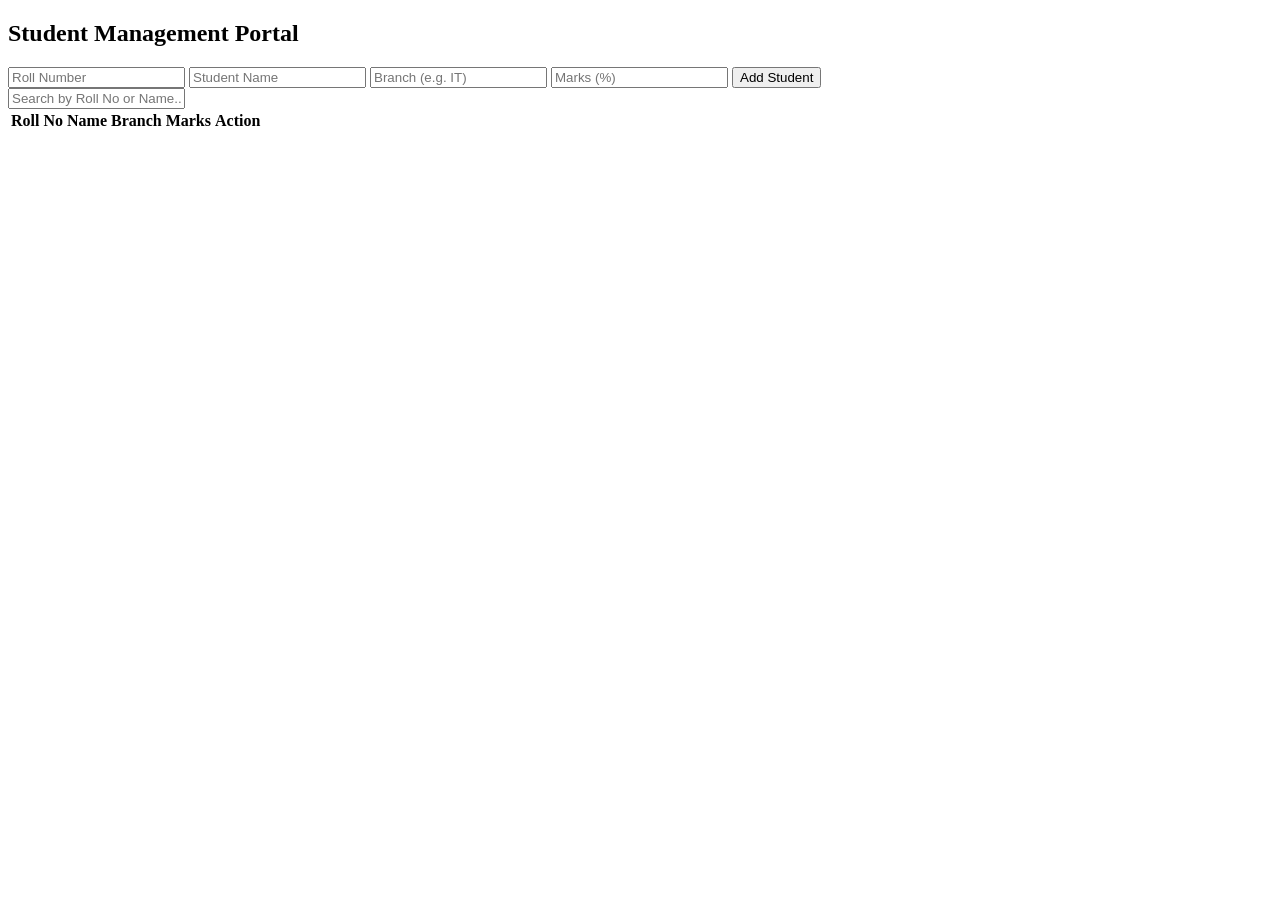
==== index.html @ b66dcd47 "Create index.html" ====
<!DOCTYPE html>
<html lang="en">
<head>
  <meta charset="UTF-8" />
  <meta name="viewport" content="width=device-width, initial-scale=1.0" />
  <title>Student Management Portal</title>
  <link rel="stylesheet" href="style.css" />
</head>
<body>
  <div class="container">
    <h2>Student Management Portal</h2>
    
    <!-- Input Form -->
    <form id="studentForm">
      <input type="text" id="rollNo" placeholder="Roll Number" required />
      <input type="text" id="name" placeholder="Student Name" required />
      <input type="text" id="branch" placeholder="Branch (e.g. IT)" required />
      <input type="number" id="marks" placeholder="Marks (%)" required />
      <button type="submit" id="submitBtn">Add Student</button>
    </form>

    <!-- Search Box -->
    <div class="search-box">
      <input type="text" id="searchInput" placeholder="Search by Roll No or Name..." onkeyup="filterStudents()" />
    </div>

    <!-- Student Records Table -->
    <table>
      <thead>
        <tr>
          <th>Roll No</th>
          <th>Name</th>
          <th>Branch</th>
          <th>Marks</th>
          <th>Action</th>
        </tr>
      </thead>
      <tbody id="studentTableBody">
        <!-- Records yahan dynamic insert honge -->
      </tbody>
    </table>
  </div>

  <script src="script.js"></script>
</body>
</html>
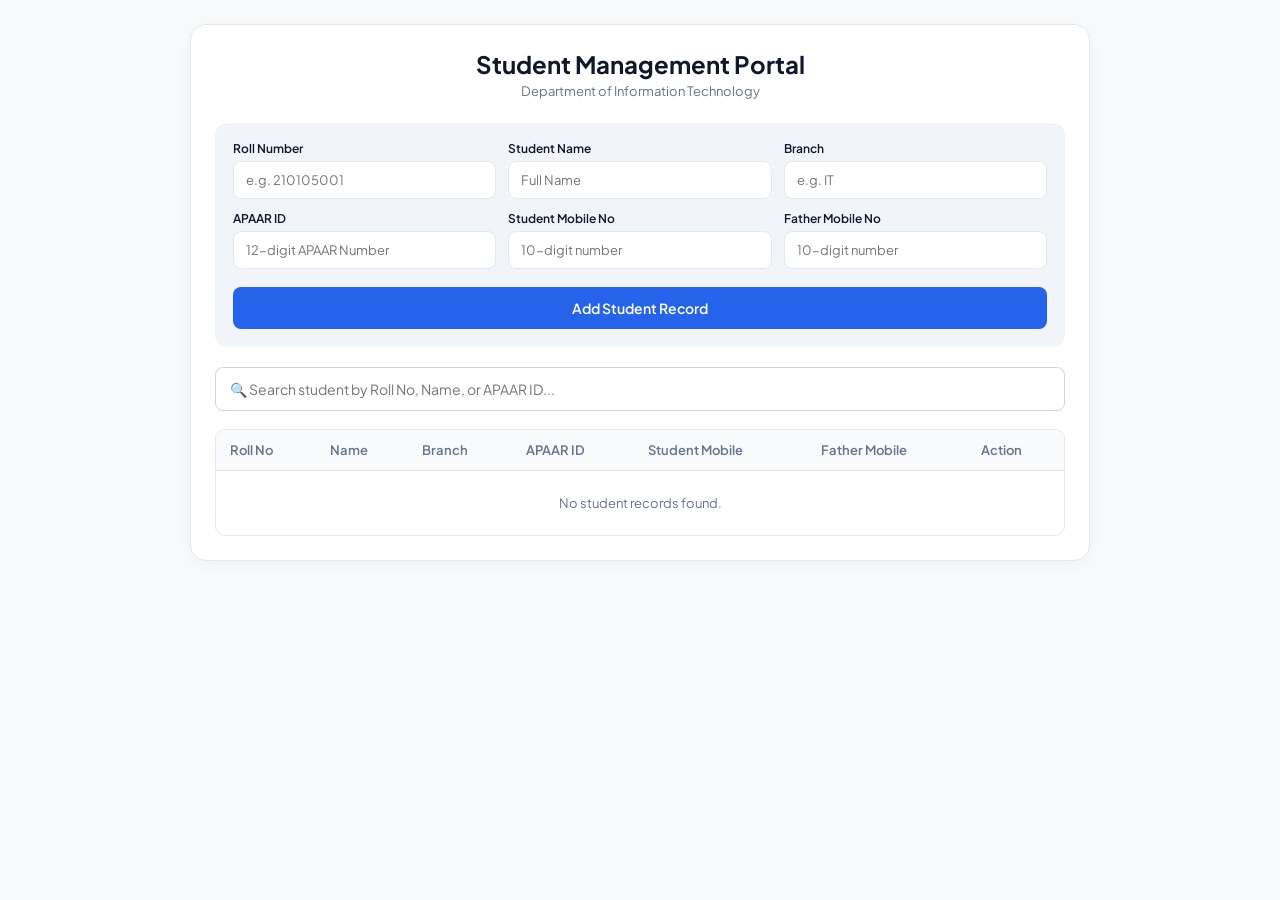
==== commit 56a613ea: "Create index.html" ====
--- a/index.html
+++ b/index.html
@@ -4,43 +4,352 @@
   <meta charset="UTF-8" />
   <meta name="viewport" content="width=device-width, initial-scale=1.0" />
   <title>Student Management Portal</title>
-  <link rel="stylesheet" href="style.css" />
+  <link href="https://fonts.googleapis.com/css2?family=Plus+Jakarta+Sans:wght@400;500;600;700&display=swap" rel="stylesheet">
+  <style>
+    :root {
+      --primary: #2563eb;
+      --primary-dark: #1d4ed8;
+      --bg: #f8fafc;
+      --card: #ffffff;
+      --text-main: #0f172a;
+      --text-muted: #64748b;
+      --border: #e2e8f0;
+      --danger: #ef4444;
+      --danger-dark: #dc2626;
+    }
+
+    * {
+      box-sizing: border-box;
+      margin: 0;
+      padding: 0;
+      font-family: 'Plus Jakarta Sans', sans-serif;
+    }
+
+    body {
+      background-color: var(--bg);
+      color: var(--text-main);
+      padding: 24px 14px;
+      display: flex;
+      justify-content: center;
+    }
+
+    .container {
+      width: 100%;
+      max-width: 900px;
+      background: var(--card);
+      border-radius: 16px;
+      border: 1px solid var(--border);
+      padding: 24px;
+      box-shadow: 0 4px 20px -2px rgba(0, 0, 0, 0.05);
+    }
+
+    .header {
+      margin-bottom: 24px;
+      text-align: center;
+    }
+
+    .header h2 {
+      font-size: 24px;
+      font-weight: 700;
+      color: var(--text-main);
+    }
+
+    .header p {
+      font-size: 13px;
+      color: var(--text-muted);
+      margin-top: 4px;
+    }
+
+    /* Form Grid */
+    .student-form {
+      display: grid;
+      grid-template-columns: repeat(auto-fit, minmax(200px, 1fr));
+      gap: 12px;
+      background: #f1f5f9;
+      padding: 18px;
+      border-radius: 12px;
+      margin-bottom: 20px;
+    }
+
+    .form-group {
+      display: flex;
+      flex-direction: column;
+      gap: 5px;
+    }
+
+    .form-group label {
+      font-size: 12px;
+      font-weight: 600;
+      color: var(--text-main);
+    }
+
+    input {
+      width: 100%;
+      padding: 10px 12px;
+      border: 1px solid var(--border);
+      border-radius: 8px;
+      font-size: 13px;
+      background: #ffffff;
+      outline: none;
+      transition: border-color 0.2s;
+    }
+
+    input:focus {
+      border-color: var(--primary);
+    }
+
+    .btn-submit {
+      grid-column: 1 / -1;
+      background: var(--primary);
+      color: #ffffff;
+      padding: 12px;
+      border: none;
+      border-radius: 8px;
+      font-weight: 600;
+      font-size: 14px;
+      cursor: pointer;
+      transition: background 0.2s;
+      margin-top: 6px;
+    }
+
+    .btn-submit:hover {
+      background: var(--primary-dark);
+    }
+
+    /* Search Bar */
+    .search-box {
+      margin-bottom: 18px;
+    }
+
+    .search-box input {
+      padding: 12px 14px;
+      font-size: 14px;
+      border-color: #cbd5e1;
+    }
+
+    /* Table Container with Scroll */
+    .table-container {
+      width: 100%;
+      overflow-x: auto;
+      border: 1px solid var(--border);
+      border-radius: 10px;
+    }
+
+    table {
+      width: 100%;
+      border-collapse: collapse;
+      text-align: left;
+      font-size: 13px;
+      white-space: nowrap;
+    }
+
+    th {
+      background: #f8fafc;
+      color: var(--text-muted);
+      font-weight: 600;
+      padding: 12px 14px;
+      border-bottom: 1px solid var(--border);
+    }
+
+    td {
+      padding: 12px 14px;
+      border-bottom: 1px solid var(--border);
+      color: var(--text-main);
+    }
+
+    tr:last-child td {
+      border-bottom: none;
+    }
+
+    .btn-delete {
+      background: var(--danger);
+      color: white;
+      border: none;
+      padding: 6px 12px;
+      border-radius: 6px;
+      font-size: 12px;
+      font-weight: 600;
+      cursor: pointer;
+    }
+
+    .btn-delete:hover {
+      background: var(--danger-dark);
+    }
+
+    .empty-state {
+      text-align: center;
+      padding: 24px;
+      color: var(--text-muted);
+    }
+  </style>
 </head>
 <body>
+
   <div class="container">
-    <h2>Student Management Portal</h2>
-    
-    <!-- Input Form -->
-    <form id="studentForm">
-      <input type="text" id="rollNo" placeholder="Roll Number" required />
-      <input type="text" id="name" placeholder="Student Name" required />
-      <input type="text" id="branch" placeholder="Branch (e.g. IT)" required />
-      <input type="number" id="marks" placeholder="Marks (%)" required />
-      <button type="submit" id="submitBtn">Add Student</button>
+    <div class="header">
+      <h2>Student Management Portal</h2>
+      <p>Department of Information Technology</p>
+    </div>
+
+    <!-- Student Registration Form -->
+    <form class="student-form" id="studentForm">
+      <div class="form-group">
+        <label for="rollNo">Roll Number</label>
+        <input type="text" id="rollNo" placeholder="e.g. 210105001" required />
+      </div>
+
+      <div class="form-group">
+        <label for="name">Student Name</label>
+        <input type="text" id="name" placeholder="Full Name" required />
+      </div>
+
+      <div class="form-group">
+        <label for="branch">Branch</label>
+        <input type="text" id="branch" placeholder="e.g. IT" required />
+      </div>
+
+      <div class="form-group">
+        <label for="apaarId">APAAR ID</label>
+        <input type="text" id="apaarId" placeholder="12-digit APAAR Number" required />
+      </div>
+
+      <div class="form-group">
+        <label for="studentMobile">Student Mobile No</label>
+        <input type="tel" id="studentMobile" placeholder="10-digit number" pattern="[0-9]{10}" required />
+      </div>
+
+      <div class="form-group">
+        <label for="fatherMobile">Father Mobile No</label>
+        <input type="tel" id="fatherMobile" placeholder="10-digit number" pattern="[0-9]{10}" required />
+      </div>
+
+      <button type="submit" class="btn-submit">Add Student Record</button>
     </form>
 
-    <!-- Search Box -->
+    <!-- Search Section -->
     <div class="search-box">
-      <input type="text" id="searchInput" placeholder="Search by Roll No or Name..." onkeyup="filterStudents()" />
+      <input 
+        type="text" 
+        id="searchInput" 
+        placeholder="🔍 Search student by Roll No, Name, or APAAR ID..." 
+        onkeyup="searchStudentRecords()"
+      />
     </div>
 
-    <!-- Student Records Table -->
-    <table>
-      <thead>
-        <tr>
-          <th>Roll No</th>
-          <th>Name</th>
-          <th>Branch</th>
-          <th>Marks</th>
-          <th>Action</th>
-        </tr>
-      </thead>
-      <tbody id="studentTableBody">
-        <!-- Records yahan dynamic insert honge -->
-      </tbody>
-    </table>
+    <!-- Records Table -->
+    <div class="table-container">
+      <table>
+        <thead>
+          <tr>
+            <th>Roll No</th>
+            <th>Name</th>
+            <th>Branch</th>
+            <th>APAAR ID</th>
+            <th>Student Mobile</th>
+            <th>Father Mobile</th>
+            <th>Action</th>
+          </tr>
+        </thead>
+        <tbody id="studentTableBody">
+          <!-- Javascript dynamic content -->
+        </tbody>
+      </table>
+    </div>
   </div>
 
-  <script src="script.js"></script>
+  <script>
+    let students = JSON.parse(localStorage.getItem("students_data")) || [];
+
+    const form = document.getElementById("studentForm");
+    const tableBody = document.getElementById("studentTableBody");
+    const searchInput = document.getElementById("searchInput");
+
+    // Form submission
+    form.addEventListener("submit", function (e) {
+      e.preventDefault();
+
+      const rollNo = document.getElementById("rollNo").value.trim();
+      const name = document.getElementById("name").value.trim();
+      const branch = document.getElementById("branch").value.trim();
+      const apaarId = document.getElementById("apaarId").value.trim();
+      const studentMobile = document.getElementById("studentMobile").value.trim();
+      const fatherMobile = document.getElementById("fatherMobile").value.trim();
+
+      // Check unique Roll No or APAAR ID
+      const isDuplicate = students.some(s => s.rollNo.toLowerCase() === rollNo.toLowerCase());
+      if (isDuplicate) {
+        alert("A student with this Roll Number is already registered!");
+        return;
+      }
+
+      const newRecord = {
+        rollNo,
+        name,
+        branch,
+        apaarId,
+        studentMobile,
+        fatherMobile
+      };
+
+      students.push(newRecord);
+      localStorage.setItem("students_data", JSON.stringify(students));
+      
+      form.reset();
+      renderTable(students);
+    });
+
+    // Render Data to Table
+    function renderTable(data) {
+      tableBody.innerHTML = "";
+
+      if (data.length === 0) {
+        tableBody.innerHTML = `
+          <tr>
+            <td colspan="7" class="empty-state">No student records found.</td>
+          </tr>
+        `;
+        return;
+      }
+
+      data.forEach((st) => {
+        const tr = document.createElement("tr");
+        tr.innerHTML = `
+          <td><strong>${st.rollNo}</strong></td>
+          <td>${st.name}</td>
+          <td>${st.branch}</td>
+          <td>${st.apaarId}</td>
+          <td>${st.studentMobile}</td>
+          <td>${st.fatherMobile}</td>
+          <td>
+            <button class="btn-delete" onclick="deleteRecord('${st.rollNo}')">Delete</button>
+          </td>
+        `;
+        tableBody.appendChild(tr);
+      });
+    }
+
+    // Delete Record
+    function deleteRecord(rollNo) {
+      if (confirm(`Are you sure you want to remove Roll No: ${rollNo}?`)) {
+        students = students.filter(s => s.rollNo !== rollNo);
+        localStorage.setItem("students_data", JSON.stringify(students));
+        renderTable(students);
+      }
+    }
+
+    // Search Feature (Roll, Name, or APAAR ID)
+    function searchStudentRecords() {
+      const query = searchInput.value.toLowerCase().trim();
+      const filtered = students.filter(st => 
+        st.rollNo.toLowerCase().includes(query) ||
+        st.name.toLowerCase().includes(query) ||
+        st.apaarId.toLowerCase().includes(query)
+      );
+      renderTable(filtered);
+    }
+
+    // First load execution
+    renderTable(students);
+  </script>
 </body>
 </html>
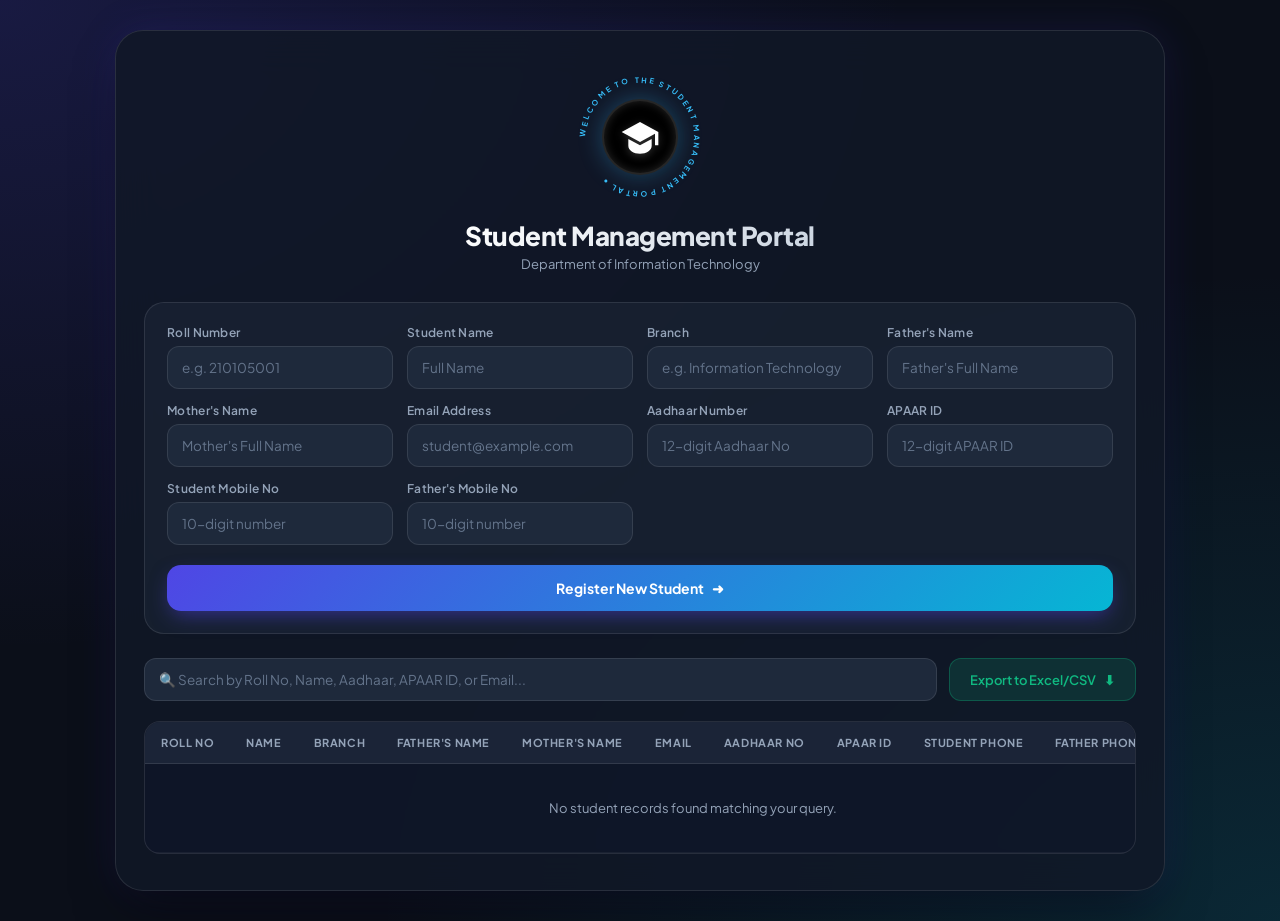
==== commit 92b08ae7: "Update index.html" ====
--- a/index.html
+++ b/index.html
@@ -4,18 +4,21 @@
   <meta charset="UTF-8" />
   <meta name="viewport" content="width=device-width, initial-scale=1.0" />
   <title>Student Management Portal</title>
-  <link href="https://fonts.googleapis.com/css2?family=Plus+Jakarta+Sans:wght@400;500;600;700&display=swap" rel="stylesheet">
+  <link href="https://fonts.googleapis.com/css2?family=Plus+Jakarta+Sans:wght@400;500;600;700;800&family=Space+Grotesk:wght@600;700&display=swap" rel="stylesheet">
   <style>
     :root {
-      --primary: #2563eb;
-      --primary-dark: #1d4ed8;
-      --bg: #f8fafc;
-      --card: #ffffff;
-      --text-main: #0f172a;
-      --text-muted: #64748b;
-      --border: #e2e8f0;
-      --danger: #ef4444;
-      --danger-dark: #dc2626;
+      --primary: #4f46e5;
+      --primary-dark: #4338ca;
+      --accent: #06b6d4;
+      --bg: #0b0f19;
+      --card-bg: rgba(17, 24, 39, 0.85);
+      --input-bg: #1e293b;
+      --border: rgba(255, 255, 255, 0.1);
+      --text-main: #f8fafc;
+      --text-muted: #94a3b8;
+      --danger: #f43f5e;
+      --danger-dark: #e11d48;
+      --success: #10b981;
     }
 
     * {
@@ -27,112 +30,217 @@
 
     body {
       background-color: var(--bg);
+      background-image: 
+        radial-gradient(at 0% 0%, rgba(79, 70, 229, 0.2) 0px, transparent 50%),
+        radial-gradient(at 100% 100%, rgba(6, 182, 212, 0.15) 0px, transparent 50%);
       color: var(--text-main);
-      padding: 24px 14px;
+      padding: 30px 14px;
       display: flex;
       justify-content: center;
+      min-height: 100vh;
     }
 
     .container {
       width: 100%;
-      max-width: 900px;
-      background: var(--card);
-      border-radius: 16px;
+      max-width: 1050px;
+      background: var(--card-bg);
+      backdrop-filter: blur(20px);
+      -webkit-backdrop-filter: blur(20px);
+      border-radius: 28px;
       border: 1px solid var(--border);
-      padding: 24px;
-      box-shadow: 0 4px 20px -2px rgba(0, 0, 0, 0.05);
-    }
-
-    .header {
-      margin-bottom: 24px;
+      padding: 36px 28px;
+      box-shadow: 0 25px 50px -12px rgba(0, 0, 0, 0.5), 0 0 40px rgba(79, 70, 229, 0.15);
+    }
+
+    /* Rotating Circular Badge with Outer Curved Text */
+    .header-branding {
+      display: flex;
+      flex-direction: column;
+      align-items: center;
+      margin-bottom: 30px;
       text-align: center;
     }
 
-    .header h2 {
-      font-size: 24px;
+    .rotating-badge-box {
+      position: relative;
+      width: 140px;
+      height: 140px;
+      display: flex;
+      align-items: center;
+      justify-content: center;
+      margin-bottom: 12px;
+    }
+
+    .circular-text-svg {
+      position: absolute;
+      inset: 0;
+      width: 100%;
+      height: 100%;
+      animation: rotateText 16s linear infinite;
+    }
+
+    .circular-text-svg text {
+      font-family: 'Space Grotesk', sans-serif;
+      font-size: 8.5px;
       font-weight: 700;
-      color: var(--text-main);
-    }
-
-    .header p {
+      letter-spacing: 2.8px;
+      fill: #38bdf8;
+      text-transform: uppercase;
+    }
+
+    @keyframes rotateText {
+      from { transform: rotate(0deg); }
+      to { transform: rotate(360deg); }
+    }
+
+    .core-circle {
+      width: 76px;
+      height: 76px;
+      background: #000000;
+      border-radius: 50%;
+      display: flex;
+      align-items: center;
+      justify-content: center;
+      box-shadow: 0 0 25px rgba(56, 189, 248, 0.3), inset 0 0 10px rgba(255, 255, 255, 0.15);
+      border: 2px solid rgba(255, 255, 255, 0.15);
+      z-index: 2;
+    }
+
+    .student-svg-icon {
+      width: 40px;
+      height: 40px;
+      fill: #ffffff;
+      filter: drop-shadow(0 2px 4px rgba(255, 255, 255, 0.2));
+    }
+
+    .header-branding h2 {
+      font-size: 26px;
+      font-weight: 800;
+      background: linear-gradient(135deg, #ffffff 0%, #cbd5e1 100%);
+      -webkit-background-clip: text;
+      -webkit-text-fill-color: transparent;
+      letter-spacing: -0.5px;
+    }
+
+    .header-branding p {
       font-size: 13px;
       color: var(--text-muted);
       margin-top: 4px;
     }
 
-    /* Form Grid */
+    /* Form Container */
     .student-form {
       display: grid;
-      grid-template-columns: repeat(auto-fit, minmax(200px, 1fr));
-      gap: 12px;
-      background: #f1f5f9;
-      padding: 18px;
-      border-radius: 12px;
-      margin-bottom: 20px;
+      grid-template-columns: repeat(auto-fit, minmax(220px, 1fr));
+      gap: 14px;
+      background: rgba(30, 41, 59, 0.5);
+      border: 1px solid var(--border);
+      padding: 22px;
+      border-radius: 20px;
+      margin-bottom: 24px;
     }
 
     .form-group {
       display: flex;
       flex-direction: column;
-      gap: 5px;
+      gap: 6px;
     }
 
     .form-group label {
       font-size: 12px;
       font-weight: 600;
-      color: var(--text-main);
+      color: var(--text-muted);
+      letter-spacing: 0.3px;
     }
 
     input {
       width: 100%;
-      padding: 10px 12px;
+      padding: 12px 14px;
       border: 1px solid var(--border);
-      border-radius: 8px;
-      font-size: 13px;
-      background: #ffffff;
+      border-radius: 12px;
+      font-size: 13.5px;
+      background: var(--input-bg);
+      color: #ffffff;
       outline: none;
-      transition: border-color 0.2s;
+      transition: all 0.25s ease;
     }
 
     input:focus {
       border-color: var(--primary);
-    }
-
+      box-shadow: 0 0 0 3px rgba(79, 70, 229, 0.25);
+      background: #243047;
+    }
+
+    input::placeholder {
+      color: #64748b;
+    }
+
+    /* Unique Glowing Buttons */
     .btn-submit {
       grid-column: 1 / -1;
-      background: var(--primary);
+      background: linear-gradient(135deg, #4f46e5 0%, #06b6d4 100%);
       color: #ffffff;
-      padding: 12px;
+      padding: 14px;
       border: none;
-      border-radius: 8px;
-      font-weight: 600;
+      border-radius: 14px;
+      font-weight: 700;
       font-size: 14px;
       cursor: pointer;
-      transition: background 0.2s;
+      box-shadow: 0 8px 20px -4px rgba(79, 70, 229, 0.5);
+      transition: all 0.25s ease;
+      display: flex;
+      align-items: center;
+      justify-content: center;
+      gap: 8px;
       margin-top: 6px;
     }
 
     .btn-submit:hover {
-      background: var(--primary-dark);
-    }
-
-    /* Search Bar */
-    .search-box {
-      margin-bottom: 18px;
-    }
-
-    .search-box input {
-      padding: 12px 14px;
-      font-size: 14px;
-      border-color: #cbd5e1;
-    }
-
-    /* Table Container with Scroll */
+      transform: translateY(-2px);
+      box-shadow: 0 12px 25px -4px rgba(79, 70, 229, 0.7);
+    }
+
+    /* Search & Export Toolbar */
+    .toolbar {
+      display: flex;
+      gap: 12px;
+      margin-bottom: 20px;
+      flex-wrap: wrap;
+    }
+
+    .search-input-wrap {
+      flex: 1;
+      min-width: 260px;
+    }
+
+    .btn-export {
+      background: rgba(16, 185, 129, 0.15);
+      color: var(--success);
+      border: 1px solid rgba(16, 185, 129, 0.3);
+      padding: 0 20px;
+      border-radius: 12px;
+      font-weight: 600;
+      font-size: 13px;
+      cursor: pointer;
+      transition: all 0.2s;
+      display: flex;
+      align-items: center;
+      gap: 8px;
+    }
+
+    .btn-export:hover {
+      background: var(--success);
+      color: #ffffff;
+      box-shadow: 0 0 15px rgba(16, 185, 129, 0.4);
+    }
+
+    /* Custom Responsive Table */
     .table-container {
       width: 100%;
       overflow-x: auto;
       border: 1px solid var(--border);
-      border-radius: 10px;
+      border-radius: 16px;
+      background: rgba(15, 23, 42, 0.6);
     }
 
     table {
@@ -144,41 +252,56 @@
     }
 
     th {
-      background: #f8fafc;
+      background: rgba(30, 41, 59, 0.8);
       color: var(--text-muted);
-      font-weight: 600;
-      padding: 12px 14px;
+      font-weight: 700;
+      padding: 14px 16px;
       border-bottom: 1px solid var(--border);
+      text-transform: uppercase;
+      font-size: 11px;
+      letter-spacing: 0.6px;
     }
 
     td {
-      padding: 12px 14px;
-      border-bottom: 1px solid var(--border);
-      color: var(--text-main);
-    }
-
-    tr:last-child td {
-      border-bottom: none;
+      padding: 14px 16px;
+      border-bottom: 1px solid rgba(255, 255, 255, 0.05);
+      color: #cbd5e1;
+    }
+
+    tr:hover td {
+      background: rgba(255, 255, 255, 0.02);
+    }
+
+    .badge-roll {
+      background: rgba(79, 70, 229, 0.2);
+      color: #a5b4fc;
+      padding: 4px 10px;
+      border-radius: 8px;
+      font-weight: 700;
+      border: 1px solid rgba(79, 70, 229, 0.3);
     }
 
     .btn-delete {
-      background: var(--danger);
-      color: white;
-      border: none;
-      padding: 6px 12px;
-      border-radius: 6px;
+      background: rgba(244, 63, 94, 0.15);
+      color: var(--danger);
+      border: 1px solid rgba(244, 63, 94, 0.3);
+      padding: 6px 14px;
+      border-radius: 8px;
       font-size: 12px;
       font-weight: 600;
       cursor: pointer;
+      transition: all 0.2s;
     }
 
     .btn-delete:hover {
-      background: var(--danger-dark);
+      background: var(--danger);
+      color: #ffffff;
+      box-shadow: 0 0 12px rgba(244, 63, 94, 0.4);
     }
 
     .empty-state {
       text-align: center;
-      padding: 24px;
+      padding: 36px 16px;
       color: var(--text-muted);
     }
   </style>
@@ -186,54 +309,102 @@
 <body>
 
   <div class="container">
-    <div class="header">
+    <!-- Rotating Perimeter Logo & Header -->
+    <div class="header-branding">
+      <div class="rotating-badge-box">
+        <svg class="circular-text-svg" viewBox="0 0 160 160">
+          <defs>
+            <path id="circlePath" d="M 80, 80 m -62, 0 a 62,62 0 1,1 124,0 a 62,62 0 1,1 -124,0" />
+          </defs>
+          <text>
+            <textPath xlink:href="#circlePath" startOffset="0%">
+              WELCOME TO THE STUDENT MANAGEMENT PORTAL •
+            </textPath>
+          </text>
+        </svg>
+
+        <div class="core-circle">
+          <!-- White Student Cap/Avatar Vector Icon -->
+          <svg class="student-svg-icon" viewBox="0 0 24 24">
+            <path d="M12 3L1 9L12 15L21 10.09V17H23V9M5 13.18V17.18C5 19.94 8.13 22 12 22C15.87 22 19 19.94 19 17.18V13.18L12 17L5 13.18Z"/>
+          </svg>
+        </div>
+      </div>
+
       <h2>Student Management Portal</h2>
       <p>Department of Information Technology</p>
     </div>
 
-    <!-- Student Registration Form -->
+    <!-- Registration Form -->
     <form class="student-form" id="studentForm">
       <div class="form-group">
-        <label for="rollNo">Roll Number</label>
+        <label>Roll Number</label>
         <input type="text" id="rollNo" placeholder="e.g. 210105001" required />
       </div>
 
       <div class="form-group">
-        <label for="name">Student Name</label>
+        <label>Student Name</label>
         <input type="text" id="name" placeholder="Full Name" required />
       </div>
 
       <div class="form-group">
-        <label for="branch">Branch</label>
-        <input type="text" id="branch" placeholder="e.g. IT" required />
-      </div>
-
-      <div class="form-group">
-        <label for="apaarId">APAAR ID</label>
-        <input type="text" id="apaarId" placeholder="12-digit APAAR Number" required />
-      </div>
-
-      <div class="form-group">
-        <label for="studentMobile">Student Mobile No</label>
+        <label>Branch</label>
+        <input type="text" id="branch" placeholder="e.g. Information Technology" required />
+      </div>
+
+      <div class="form-group">
+        <label>Father's Name</label>
+        <input type="text" id="fatherName" placeholder="Father's Full Name" required />
+      </div>
+
+      <div class="form-group">
+        <label>Mother's Name</label>
+        <input type="text" id="motherName" placeholder="Mother's Full Name" required />
+      </div>
+
+      <div class="form-group">
+        <label>Email Address</label>
+        <input type="email" id="email" placeholder="student@example.com" required />
+      </div>
+
+      <div class="form-group">
+        <label>Aadhaar Number</label>
+        <input type="text" id="aadhaarNo" placeholder="12-digit Aadhaar No" maxlength="12" pattern="[0-9]{12}" required />
+      </div>
+
+      <div class="form-group">
+        <label>APAAR ID</label>
+        <input type="text" id="apaarId" placeholder="12-digit APAAR ID" required />
+      </div>
+
+      <div class="form-group">
+        <label>Student Mobile No</label>
         <input type="tel" id="studentMobile" placeholder="10-digit number" pattern="[0-9]{10}" required />
       </div>
 
       <div class="form-group">
-        <label for="fatherMobile">Father Mobile No</label>
+        <label>Father's Mobile No</label>
         <input type="tel" id="fatherMobile" placeholder="10-digit number" pattern="[0-9]{10}" required />
       </div>
 
-      <button type="submit" class="btn-submit">Add Student Record</button>
+      <button type="submit" class="btn-submit">
+        <span>Register New Student</span> ➜
+      </button>
     </form>
 
-    <!-- Search Section -->
-    <div class="search-box">
-      <input 
-        type="text" 
-        id="searchInput" 
-        placeholder="🔍 Search student by Roll No, Name, or APAAR ID..." 
-        onkeyup="searchStudentRecords()"
-      />
+    <!-- Toolbar: Search + Export -->
+    <div class="toolbar">
+      <div class="search-input-wrap">
+        <input 
+          type="text" 
+          id="searchInput" 
+          placeholder="🔍 Search by Roll No, Name, Aadhaar, APAAR ID, or Email..." 
+          onkeyup="searchRecords()"
+        />
+      </div>
+      <button class="btn-export" onclick="exportToCSV()">
+        <span>Export to Excel/CSV</span> ⬇
+      </button>
     </div>
 
     <!-- Records Table -->
@@ -244,41 +415,50 @@
             <th>Roll No</th>
             <th>Name</th>
             <th>Branch</th>
+            <th>Father's Name</th>
+            <th>Mother's Name</th>
+            <th>Email</th>
+            <th>Aadhaar No</th>
             <th>APAAR ID</th>
-            <th>Student Mobile</th>
-            <th>Father Mobile</th>
+            <th>Student Phone</th>
+            <th>Father Phone</th>
             <th>Action</th>
           </tr>
         </thead>
-        <tbody id="studentTableBody">
-          <!-- Javascript dynamic content -->
-        </tbody>
+        <tbody id="studentTableBody"></tbody>
       </table>
     </div>
   </div>
 
   <script>
-    let students = JSON.parse(localStorage.getItem("students_data")) || [];
+    let students = JSON.parse(localStorage.getItem("students_master_db")) || [];
 
     const form = document.getElementById("studentForm");
     const tableBody = document.getElementById("studentTableBody");
     const searchInput = document.getElementById("searchInput");
 
-    // Form submission
+    // Add Record
     form.addEventListener("submit", function (e) {
       e.preventDefault();
 
       const rollNo = document.getElementById("rollNo").value.trim();
       const name = document.getElementById("name").value.trim();
       const branch = document.getElementById("branch").value.trim();
+      const fatherName = document.getElementById("fatherName").value.trim();
+      const motherName = document.getElementById("motherName").value.trim();
+      const email = document.getElementById("email").value.trim();
+      const aadhaarNo = document.getElementById("aadhaarNo").value.trim();
       const apaarId = document.getElementById("apaarId").value.trim();
       const studentMobile = document.getElementById("studentMobile").value.trim();
       const fatherMobile = document.getElementById("fatherMobile").value.trim();
 
-      // Check unique Roll No or APAAR ID
-      const isDuplicate = students.some(s => s.rollNo.toLowerCase() === rollNo.toLowerCase());
-      if (isDuplicate) {
+      // Duplicate Check
+      if (students.some(s => s.rollNo.toLowerCase() === rollNo.toLowerCase())) {
         alert("A student with this Roll Number is already registered!");
+        return;
+      }
+      if (students.some(s => s.aadhaarNo === aadhaarNo)) {
+        alert("This Aadhaar Number is already associated with another record!");
         return;
       }
 
@@ -286,26 +466,30 @@
         rollNo,
         name,
         branch,
+        fatherName,
+        motherName,
+        email,
+        aadhaarNo,
         apaarId,
         studentMobile,
         fatherMobile
       };
 
       students.push(newRecord);
-      localStorage.setItem("students_data", JSON.stringify(students));
+      localStorage.setItem("students_master_db", JSON.stringify(students));
       
       form.reset();
       renderTable(students);
     });
 
-    // Render Data to Table
+    // Render Table
     function renderTable(data) {
       tableBody.innerHTML = "";
 
       if (data.length === 0) {
         tableBody.innerHTML = `
           <tr>
-            <td colspan="7" class="empty-state">No student records found.</td>
+            <td colspan="11" class="empty-state">No student records found matching your query.</td>
           </tr>
         `;
         return;
@@ -314,9 +498,13 @@
       data.forEach((st) => {
         const tr = document.createElement("tr");
         tr.innerHTML = `
-          <td><strong>${st.rollNo}</strong></td>
-          <td>${st.name}</td>
+          <td><span class="badge-roll">${st.rollNo}</span></td>
+          <td><strong style="color:#ffffff;">${st.name}</strong></td>
           <td>${st.branch}</td>
+          <td>${st.fatherName}</td>
+          <td>${st.motherName}</td>
+          <td>${st.email}</td>
+          <td>${st.aadhaarNo}</td>
           <td>${st.apaarId}</td>
           <td>${st.studentMobile}</td>
           <td>${st.fatherMobile}</td>
@@ -330,25 +518,59 @@
 
     // Delete Record
     function deleteRecord(rollNo) {
-      if (confirm(`Are you sure you want to remove Roll No: ${rollNo}?`)) {
+      if (confirm(`Remove record for Roll Number: ${rollNo}?`)) {
         students = students.filter(s => s.rollNo !== rollNo);
-        localStorage.setItem("students_data", JSON.stringify(students));
+        localStorage.setItem("students_master_db", JSON.stringify(students));
         renderTable(students);
       }
     }
 
-    // Search Feature (Roll, Name, or APAAR ID)
-    function searchStudentRecords() {
-      const query = searchInput.value.toLowerCase().trim();
+    // Multi-Field Universal Search
+    function searchRecords() {
+      const q = searchInput.value.toLowerCase().trim();
       const filtered = students.filter(st => 
-        st.rollNo.toLowerCase().includes(query) ||
-        st.name.toLowerCase().includes(query) ||
-        st.apaarId.toLowerCase().includes(query)
+        st.rollNo.toLowerCase().includes(q) ||
+        st.name.toLowerCase().includes(q) ||
+        st.email.toLowerCase().includes(q) ||
+        st.aadhaarNo.includes(q) ||
+        st.apaarId.toLowerCase().includes(q) ||
+        st.studentMobile.includes(q)
       );
       renderTable(filtered);
     }
 
-    // First load execution
+    // Export Data to CSV (Directly opens in Excel)
+    function exportToCSV() {
+      if (students.length === 0) {
+        alert("No student data available to export!");
+        return;
+      }
+
+      const headers = ["Roll No", "Student Name", "Branch", "Father Name", "Mother Name", "Email", "Aadhaar No", "APAAR ID", "Student Mobile", "Father Mobile"];
+      const rows = students.map(s => [
+        `"${s.rollNo}"`,
+        `"${s.name}"`,
+        `"${s.branch}"`,
+        `"${s.fatherName}"`,
+        `"${s.motherName}"`,
+        `"${s.email}"`,
+        `"${s.aadhaarNo}"`,
+        `"${s.apaarId}"`,
+        `"${s.studentMobile}"`,
+        `"${s.fatherMobile}"`
+      ]);
+
+      const csvContent = "data:text/csv;charset=utf-8," + [headers.join(","), ...rows.map(e => e.join(","))].join("\n");
+      const encodedUri = encodeURI(csvContent);
+      const link = document.createElement("a");
+      link.setAttribute("href", encodedUri);
+      link.setAttribute("download", `Student_Records_${new Date().toISOString().slice(0,10)}.csv`);
+      document.body.appendChild(link);
+      link.click();
+      document.body.removeChild(link);
+    }
+
+    // Initialize View
     renderTable(students);
   </script>
 </body>
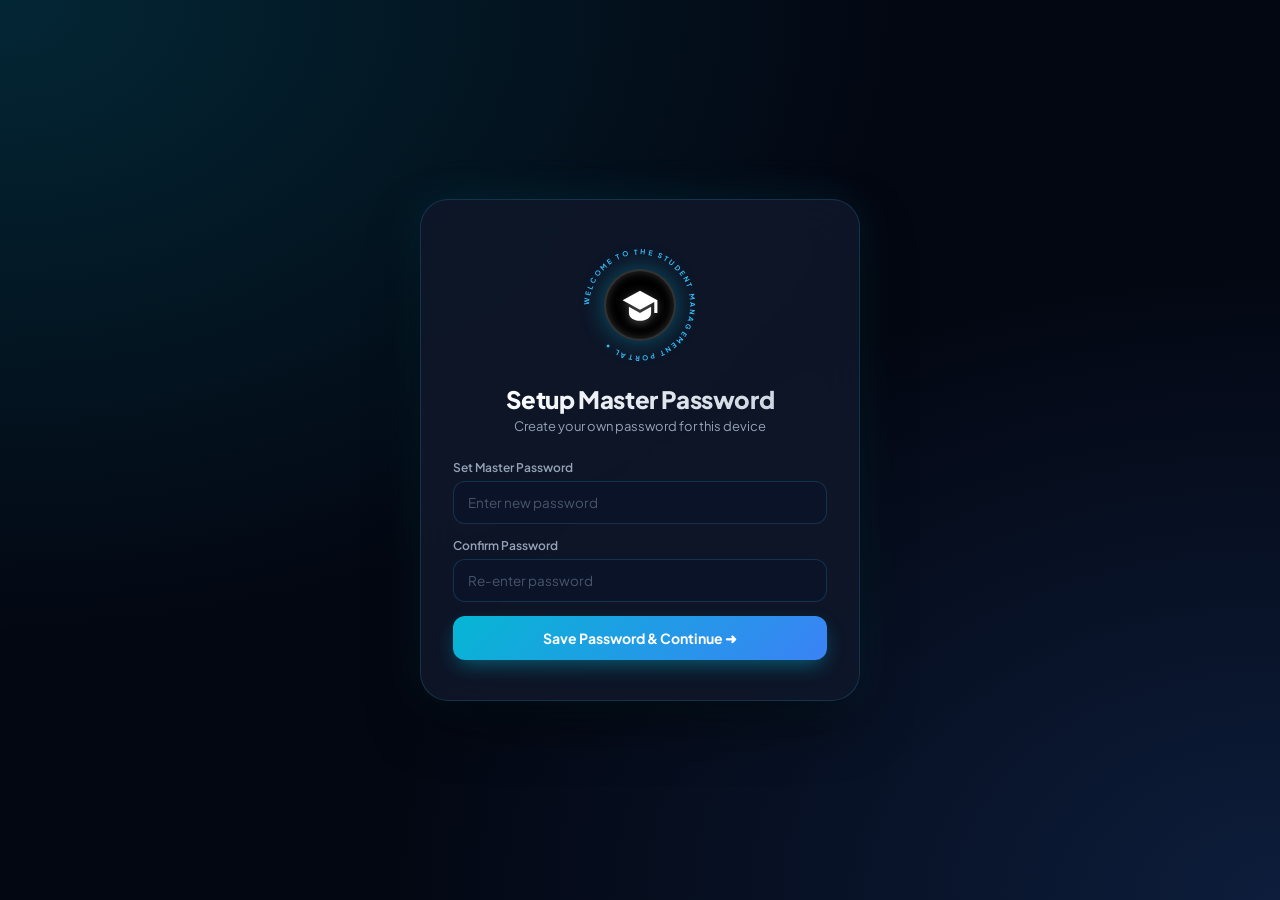
==== commit 0a30eec0: "Update index.html" ====
--- a/index.html
+++ b/index.html
@@ -7,17 +7,16 @@
   <link href="https://fonts.googleapis.com/css2?family=Plus+Jakarta+Sans:wght@400;500;600;700;800&family=Space+Grotesk:wght@600;700&display=swap" rel="stylesheet">
   <style>
     :root {
-      --primary: #4f46e5;
-      --primary-dark: #4338ca;
-      --accent: #06b6d4;
-      --bg: #0b0f19;
-      --card-bg: rgba(17, 24, 39, 0.85);
-      --input-bg: #1e293b;
-      --border: rgba(255, 255, 255, 0.1);
+      --primary: #06b6d4;
+      --primary-dark: #0891b2;
+      --accent: #3b82f6;
+      --bg: #030712;
+      --card-bg: rgba(15, 23, 42, 0.88);
+      --input-bg: #0b1329;
+      --border: rgba(56, 189, 248, 0.18);
       --text-main: #f8fafc;
       --text-muted: #94a3b8;
       --danger: #f43f5e;
-      --danger-dark: #e11d48;
       --success: #10b981;
     }
 
@@ -31,44 +30,52 @@
     body {
       background-color: var(--bg);
       background-image: 
-        radial-gradient(at 0% 0%, rgba(79, 70, 229, 0.2) 0px, transparent 50%),
-        radial-gradient(at 100% 100%, rgba(6, 182, 212, 0.15) 0px, transparent 50%);
+        radial-gradient(at 0% 0%, rgba(6, 182, 212, 0.18) 0px, transparent 50%),
+        radial-gradient(at 100% 100%, rgba(59, 130, 246, 0.18) 0px, transparent 50%);
       color: var(--text-main);
-      padding: 30px 14px;
+      padding: 24px 14px;
       display: flex;
       justify-content: center;
+      align-items: center;
       min-height: 100vh;
     }
 
     .container {
       width: 100%;
-      max-width: 1050px;
+      max-width: 1080px;
       background: var(--card-bg);
-      backdrop-filter: blur(20px);
-      -webkit-backdrop-filter: blur(20px);
+      backdrop-filter: blur(24px);
+      -webkit-backdrop-filter: blur(24px);
       border-radius: 28px;
       border: 1px solid var(--border);
       padding: 36px 28px;
-      box-shadow: 0 25px 50px -12px rgba(0, 0, 0, 0.5), 0 0 40px rgba(79, 70, 229, 0.15);
-    }
-
-    /* Rotating Circular Badge with Outer Curved Text */
+      box-shadow: 0 25px 60px -12px rgba(0, 0, 0, 0.7), 0 0 45px rgba(6, 182, 212, 0.12);
+    }
+
+    .auth-container {
+      max-width: 440px;
+      padding: 40px 32px;
+      text-align: center;
+    }
+
+    /* Rotating Circular Badge */
     .header-branding {
       display: flex;
       flex-direction: column;
       align-items: center;
-      margin-bottom: 30px;
+      margin-bottom: 26px;
       text-align: center;
+      position: relative;
     }
 
     .rotating-badge-box {
       position: relative;
-      width: 140px;
-      height: 140px;
+      width: 130px;
+      height: 130px;
       display: flex;
       align-items: center;
       justify-content: center;
-      margin-bottom: 12px;
+      margin-bottom: 14px;
     }
 
     .circular-text-svg {
@@ -94,63 +101,59 @@
     }
 
     .core-circle {
-      width: 76px;
-      height: 76px;
+      width: 72px;
+      height: 72px;
       background: #000000;
       border-radius: 50%;
       display: flex;
       align-items: center;
       justify-content: center;
-      box-shadow: 0 0 25px rgba(56, 189, 248, 0.3), inset 0 0 10px rgba(255, 255, 255, 0.15);
-      border: 2px solid rgba(255, 255, 255, 0.15);
+      box-shadow: 0 0 25px rgba(6, 182, 212, 0.4), inset 0 0 10px rgba(255, 255, 255, 0.2);
+      border: 2px solid rgba(255, 255, 255, 0.2);
       z-index: 2;
     }
 
     .student-svg-icon {
-      width: 40px;
-      height: 40px;
+      width: 38px;
+      height: 38px;
       fill: #ffffff;
-      filter: drop-shadow(0 2px 4px rgba(255, 255, 255, 0.2));
-    }
-
-    .header-branding h2 {
-      font-size: 26px;
+      filter: drop-shadow(0 2px 5px rgba(255, 255, 255, 0.3));
+    }
+
+    h2.portal-title {
+      font-size: 24px;
       font-weight: 800;
       background: linear-gradient(135deg, #ffffff 0%, #cbd5e1 100%);
       -webkit-background-clip: text;
       -webkit-text-fill-color: transparent;
-      letter-spacing: -0.5px;
-    }
-
-    .header-branding p {
+      letter-spacing: -0.4px;
+    }
+
+    p.portal-subtitle {
       font-size: 13px;
       color: var(--text-muted);
       margin-top: 4px;
     }
 
-    /* Form Container */
-    .student-form {
-      display: grid;
-      grid-template-columns: repeat(auto-fit, minmax(220px, 1fr));
+    /* Auth Forms */
+    .auth-form-box {
+      display: flex;
+      flex-direction: column;
       gap: 14px;
-      background: rgba(30, 41, 59, 0.5);
-      border: 1px solid var(--border);
-      padding: 22px;
-      border-radius: 20px;
-      margin-bottom: 24px;
+      margin-top: 10px;
     }
 
     .form-group {
       display: flex;
       flex-direction: column;
       gap: 6px;
+      text-align: left;
     }
 
     .form-group label {
       font-size: 12px;
       font-weight: 600;
       color: var(--text-muted);
-      letter-spacing: 0.3px;
     }
 
     input {
@@ -167,40 +170,72 @@
 
     input:focus {
       border-color: var(--primary);
-      box-shadow: 0 0 0 3px rgba(79, 70, 229, 0.25);
-      background: #243047;
+      box-shadow: 0 0 0 3px rgba(6, 182, 212, 0.2);
+      background: #0f1c3f;
     }
 
     input::placeholder {
-      color: #64748b;
-    }
-
-    /* Unique Glowing Buttons */
+      color: #475569;
+    }
+
+    /* Modern Buttons */
     .btn-submit {
-      grid-column: 1 / -1;
-      background: linear-gradient(135deg, #4f46e5 0%, #06b6d4 100%);
+      background: linear-gradient(135deg, #06b6d4 0%, #3b82f6 100%);
       color: #ffffff;
-      padding: 14px;
+      padding: 13px;
       border: none;
-      border-radius: 14px;
+      border-radius: 12px;
       font-weight: 700;
       font-size: 14px;
       cursor: pointer;
-      box-shadow: 0 8px 20px -4px rgba(79, 70, 229, 0.5);
+      box-shadow: 0 8px 20px -4px rgba(6, 182, 212, 0.45);
       transition: all 0.25s ease;
-      display: flex;
-      align-items: center;
-      justify-content: center;
-      gap: 8px;
-      margin-top: 6px;
     }
 
     .btn-submit:hover {
       transform: translateY(-2px);
-      box-shadow: 0 12px 25px -4px rgba(79, 70, 229, 0.7);
-    }
-
-    /* Search & Export Toolbar */
+      box-shadow: 0 12px 25px -4px rgba(6, 182, 212, 0.6);
+    }
+
+    .header-actions {
+      position: absolute;
+      top: 0;
+      right: 0;
+    }
+
+    .btn-logout {
+      background: rgba(244, 63, 94, 0.12);
+      color: var(--danger);
+      border: 1px solid rgba(244, 63, 94, 0.3);
+      padding: 6px 14px;
+      border-radius: 8px;
+      font-size: 12px;
+      font-weight: 600;
+      cursor: pointer;
+    }
+
+    .btn-logout:hover {
+      background: var(--danger);
+      color: #ffffff;
+    }
+
+    /* Dashboard Layout */
+    .student-form {
+      display: grid;
+      grid-template-columns: repeat(auto-fit, minmax(220px, 1fr));
+      gap: 14px;
+      background: rgba(11, 19, 41, 0.7);
+      border: 1px solid var(--border);
+      padding: 22px;
+      border-radius: 20px;
+      margin-bottom: 24px;
+    }
+
+    .student-form .btn-submit {
+      grid-column: 1 / -1;
+      margin-top: 4px;
+    }
+
     .toolbar {
       display: flex;
       gap: 12px;
@@ -217,30 +252,24 @@
       background: rgba(16, 185, 129, 0.15);
       color: var(--success);
       border: 1px solid rgba(16, 185, 129, 0.3);
-      padding: 0 20px;
+      padding: 0 18px;
       border-radius: 12px;
       font-weight: 600;
       font-size: 13px;
       cursor: pointer;
-      transition: all 0.2s;
-      display: flex;
-      align-items: center;
-      gap: 8px;
     }
 
     .btn-export:hover {
       background: var(--success);
       color: #ffffff;
-      box-shadow: 0 0 15px rgba(16, 185, 129, 0.4);
-    }
-
-    /* Custom Responsive Table */
+    }
+
     .table-container {
       width: 100%;
       overflow-x: auto;
       border: 1px solid var(--border);
       border-radius: 16px;
-      background: rgba(15, 23, 42, 0.6);
+      background: rgba(8, 14, 30, 0.75);
     }
 
     table {
@@ -252,7 +281,7 @@
     }
 
     th {
-      background: rgba(30, 41, 59, 0.8);
+      background: rgba(15, 23, 42, 0.95);
       color: var(--text-muted);
       font-weight: 700;
       padding: 14px 16px;
@@ -273,12 +302,12 @@
     }
 
     .badge-roll {
-      background: rgba(79, 70, 229, 0.2);
-      color: #a5b4fc;
+      background: rgba(6, 182, 212, 0.15);
+      color: #38bdf8;
       padding: 4px 10px;
       border-radius: 8px;
       font-weight: 700;
-      border: 1px solid rgba(79, 70, 229, 0.3);
+      border: 1px solid rgba(6, 182, 212, 0.3);
     }
 
     .btn-delete {
@@ -290,13 +319,11 @@
       font-size: 12px;
       font-weight: 600;
       cursor: pointer;
-      transition: all 0.2s;
     }
 
     .btn-delete:hover {
       background: var(--danger);
       color: #ffffff;
-      box-shadow: 0 0 12px rgba(244, 63, 94, 0.4);
     }
 
     .empty-state {
@@ -304,38 +331,94 @@
       padding: 36px 16px;
       color: var(--text-muted);
     }
+
+    .hidden {
+      display: none !important;
+    }
   </style>
 </head>
 <body>
 
-  <div class="container">
-    <!-- Rotating Perimeter Logo & Header -->
+  <!-- Screen 1: Master Password Set / Login -->
+  <div class="container auth-container" id="authSection">
     <div class="header-branding">
       <div class="rotating-badge-box">
         <svg class="circular-text-svg" viewBox="0 0 160 160">
           <defs>
-            <path id="circlePath" d="M 80, 80 m -62, 0 a 62,62 0 1,1 124,0 a 62,62 0 1,1 -124,0" />
+            <path id="authCirclePath" d="M 80, 80 m -62, 0 a 62,62 0 1,1 124,0 a 62,62 0 1,1 -124,0" />
           </defs>
           <text>
-            <textPath xlink:href="#circlePath" startOffset="0%">
+            <textPath xlink:href="#authCirclePath" startOffset="0%">
               WELCOME TO THE STUDENT MANAGEMENT PORTAL •
             </textPath>
           </text>
         </svg>
 
         <div class="core-circle">
-          <!-- White Student Cap/Avatar Vector Icon -->
           <svg class="student-svg-icon" viewBox="0 0 24 24">
             <path d="M12 3L1 9L12 15L21 10.09V17H23V9M5 13.18V17.18C5 19.94 8.13 22 12 22C15.87 22 19 19.94 19 17.18V13.18L12 17L5 13.18Z"/>
           </svg>
         </div>
       </div>
 
-      <h2>Student Management Portal</h2>
-      <p>Department of Information Technology</p>
+      <h2 class="portal-title" id="authHeaderTitle">Security Check</h2>
+      <p class="portal-subtitle" id="authHeaderSubtitle">Create your device master password</p>
     </div>
 
-    <!-- Registration Form -->
+    <!-- First Time: Create Password -->
+    <form class="auth-form-box" id="setupForm">
+      <div class="form-group">
+        <label>Set Master Password</label>
+        <input type="password" id="createPass" placeholder="Enter new password" required />
+      </div>
+      <div class="form-group">
+        <label>Confirm Password</label>
+        <input type="password" id="confirmPass" placeholder="Re-enter password" required />
+      </div>
+      <button type="submit" class="btn-submit">Save Password & Continue ➜</button>
+    </form>
+
+    <!-- Subsequent Times: Unlock -->
+    <form class="auth-form-box hidden" id="loginForm">
+      <div class="form-group">
+        <label>Enter Master Password</label>
+        <input type="password" id="loginPass" placeholder="Enter password to unlock" required />
+      </div>
+      <button type="submit" class="btn-submit">Unlock Portal 🔓</button>
+    </form>
+  </div>
+
+  <!-- Screen 2: Main Student Management Dashboard -->
+  <div class="container hidden" id="dashboardSection">
+    <div class="header-branding">
+      <div class="header-actions">
+        <button class="btn-logout" onclick="logoutSession()">Lock Portal 🔒</button>
+      </div>
+
+      <div class="rotating-badge-box">
+        <svg class="circular-text-svg" viewBox="0 0 160 160">
+          <defs>
+            <path id="dashCirclePath" d="M 80, 80 m -62, 0 a 62,62 0 1,1 124,0 a 62,62 0 1,1 -124,0" />
+          </defs>
+          <text>
+            <textPath xlink:href="#dashCirclePath" startOffset="0%">
+              WELCOME TO THE STUDENT MANAGEMENT PORTAL •
+            </textPath>
+          </text>
+        </svg>
+
+        <div class="core-circle">
+          <svg class="student-svg-icon" viewBox="0 0 24 24">
+            <path d="M12 3L1 9L12 15L21 10.09V17H23V9M5 13.18V17.18C5 19.94 8.13 22 12 22C15.87 22 19 19.94 19 17.18V13.18L12 17L5 13.18Z"/>
+          </svg>
+        </div>
+      </div>
+
+      <h2 class="portal-title">Student Management Portal</h2>
+      <p class="portal-subtitle">Department of Information Technology</p>
+    </div>
+
+    <!-- Student Form -->
     <form class="student-form" id="studentForm">
       <div class="form-group">
         <label>Roll Number</label>
@@ -387,12 +470,10 @@
         <input type="tel" id="fatherMobile" placeholder="10-digit number" pattern="[0-9]{10}" required />
       </div>
 
-      <button type="submit" class="btn-submit">
-        <span>Register New Student</span> ➜
-      </button>
+      <button type="submit" class="btn-submit">Register New Student ➜</button>
     </form>
 
-    <!-- Toolbar: Search + Export -->
+    <!-- Search & Export -->
     <div class="toolbar">
       <div class="search-input-wrap">
         <input 
@@ -402,12 +483,10 @@
           onkeyup="searchRecords()"
         />
       </div>
-      <button class="btn-export" onclick="exportToCSV()">
-        <span>Export to Excel/CSV</span> ⬇
-      </button>
+      <button class="btn-export" onclick="exportToCSV()">Export to Excel/CSV ⬇</button>
     </div>
 
-    <!-- Records Table -->
+    <!-- Table -->
     <div class="table-container">
       <table>
         <thead>
@@ -431,13 +510,95 @@
   </div>
 
   <script>
+    // Authentication Logic (Device-Specific Isolation)
+    const AUTH_KEY = "portal_device_master_hash";
+    const SESSION_KEY = "portal_active_session";
+
+    const authSection = document.getElementById("authSection");
+    const dashboardSection = document.getElementById("dashboardSection");
+    const setupForm = document.getElementById("setupForm");
+    const loginForm = document.getElementById("loginForm");
+    const authHeaderTitle = document.getElementById("authHeaderTitle");
+    const authHeaderSubtitle = document.getElementById("authHeaderSubtitle");
+
+    function checkAuthFlow() {
+      const savedPass = localStorage.getItem(AUTH_KEY);
+      const isUnlocked = sessionStorage.getItem(SESSION_KEY);
+
+      if (isUnlocked === "true") {
+        showDashboard();
+        return;
+      }
+
+      authSection.classList.remove("hidden");
+      dashboardSection.classList.add("hidden");
+
+      if (!savedPass) {
+        // Naya user: password create karega
+        setupForm.classList.remove("hidden");
+        loginForm.classList.add("hidden");
+        authHeaderTitle.innerText = "Setup Master Password";
+        authHeaderSubtitle.innerText = "Create your own password for this device";
+      } else {
+        // Purana user: password enter karega
+        setupForm.classList.add("hidden");
+        loginForm.classList.remove("hidden");
+        authHeaderTitle.innerText = "Security Verification";
+        authHeaderSubtitle.innerText = "Enter your password to unlock";
+      }
+    }
+
+    setupForm.addEventListener("submit", function(e) {
+      e.preventDefault();
+      const p1 = document.getElementById("createPass").value;
+      const p2 = document.getElementById("confirmPass").value;
+
+      if (p1.length < 4) {
+        alert("Password must be at least 4 characters long!");
+        return;
+      }
+      if (p1 !== p2) {
+        alert("Passwords do not match. Please try again!");
+        return;
+      }
+
+      localStorage.setItem(AUTH_KEY, btoa(p1));
+      sessionStorage.setItem(SESSION_KEY, "true");
+      showDashboard();
+    });
+
+    loginForm.addEventListener("submit", function(e) {
+      e.preventDefault();
+      const entered = document.getElementById("loginPass").value;
+      const saved = localStorage.getItem(AUTH_KEY);
+
+      if (btoa(entered) === saved) {
+        sessionStorage.setItem(SESSION_KEY, "true");
+        showDashboard();
+      } else {
+        alert("Incorrect password! Access denied.");
+      }
+    });
+
+    function showDashboard() {
+      authSection.classList.add("hidden");
+      dashboardSection.classList.remove("hidden");
+      renderTable(students);
+    }
+
+    function logoutSession() {
+      sessionStorage.removeItem(SESSION_KEY);
+      document.getElementById("loginPass").value = "";
+      checkAuthFlow();
+    }
+
+    // Student Database Logic
     let students = JSON.parse(localStorage.getItem("students_master_db")) || [];
 
     const form = document.getElementById("studentForm");
     const tableBody = document.getElementById("studentTableBody");
     const searchInput = document.getElementById("searchInput");
 
-    // Add Record
     form.addEventListener("submit", function (e) {
       e.preventDefault();
 
@@ -452,13 +613,12 @@
       const studentMobile = document.getElementById("studentMobile").value.trim();
       const fatherMobile = document.getElementById("fatherMobile").value.trim();
 
-      // Duplicate Check
       if (students.some(s => s.rollNo.toLowerCase() === rollNo.toLowerCase())) {
-        alert("A student with this Roll Number is already registered!");
+        alert("Roll Number already registered!");
         return;
       }
       if (students.some(s => s.aadhaarNo === aadhaarNo)) {
-        alert("This Aadhaar Number is already associated with another record!");
+        alert("This Aadhaar Number is already associated with an existing record!");
         return;
       }
 
@@ -482,7 +642,6 @@
       renderTable(students);
     });
 
-    // Render Table
     function renderTable(data) {
       tableBody.innerHTML = "";
 
@@ -516,7 +675,6 @@
       });
     }
 
-    // Delete Record
     function deleteRecord(rollNo) {
       if (confirm(`Remove record for Roll Number: ${rollNo}?`)) {
         students = students.filter(s => s.rollNo !== rollNo);
@@ -525,7 +683,6 @@
       }
     }
 
-    // Multi-Field Universal Search
     function searchRecords() {
       const q = searchInput.value.toLowerCase().trim();
       const filtered = students.filter(st => 
@@ -539,7 +696,6 @@
       renderTable(filtered);
     }
 
-    // Export Data to CSV (Directly opens in Excel)
     function exportToCSV() {
       if (students.length === 0) {
         alert("No student data available to export!");
@@ -570,8 +726,8 @@
       document.body.removeChild(link);
     }
 
-    // Initialize View
-    renderTable(students);
+    // App Initialization
+    checkAuthFlow();
   </script>
 </body>
 </html>
